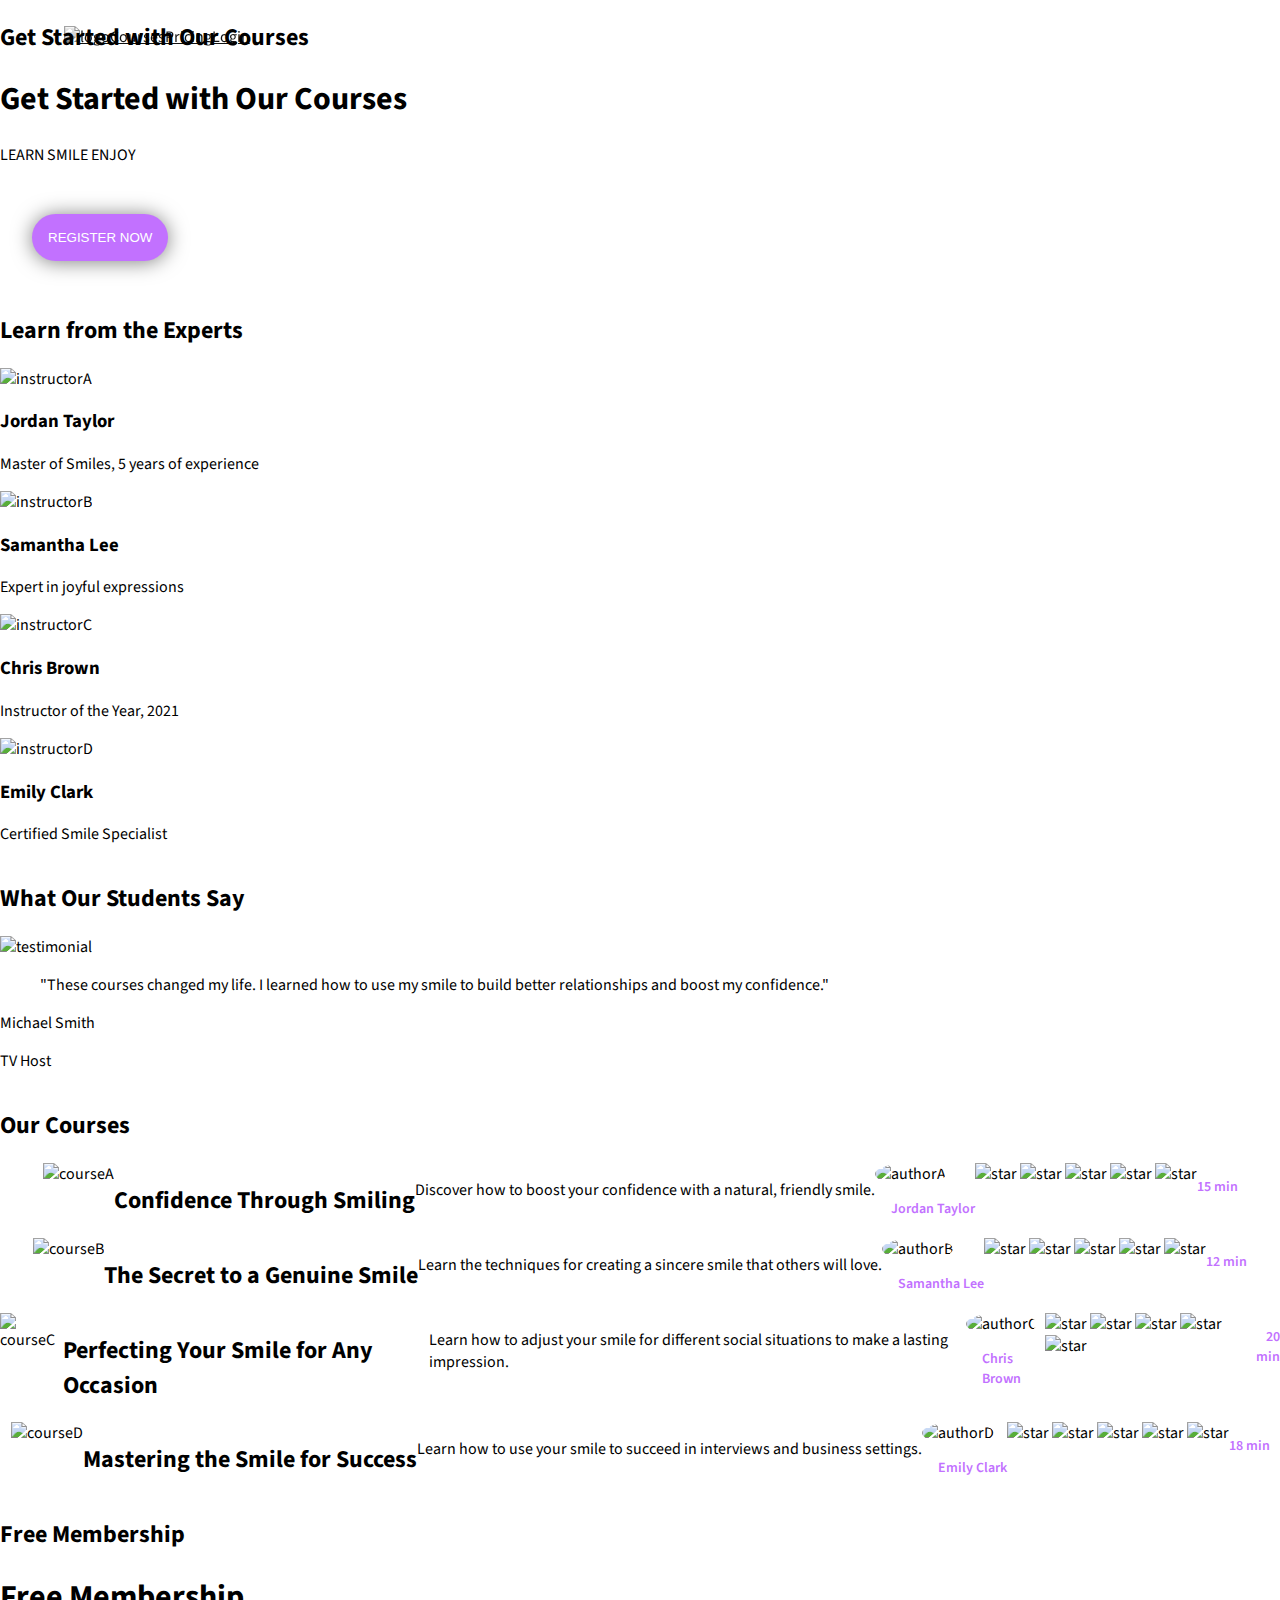
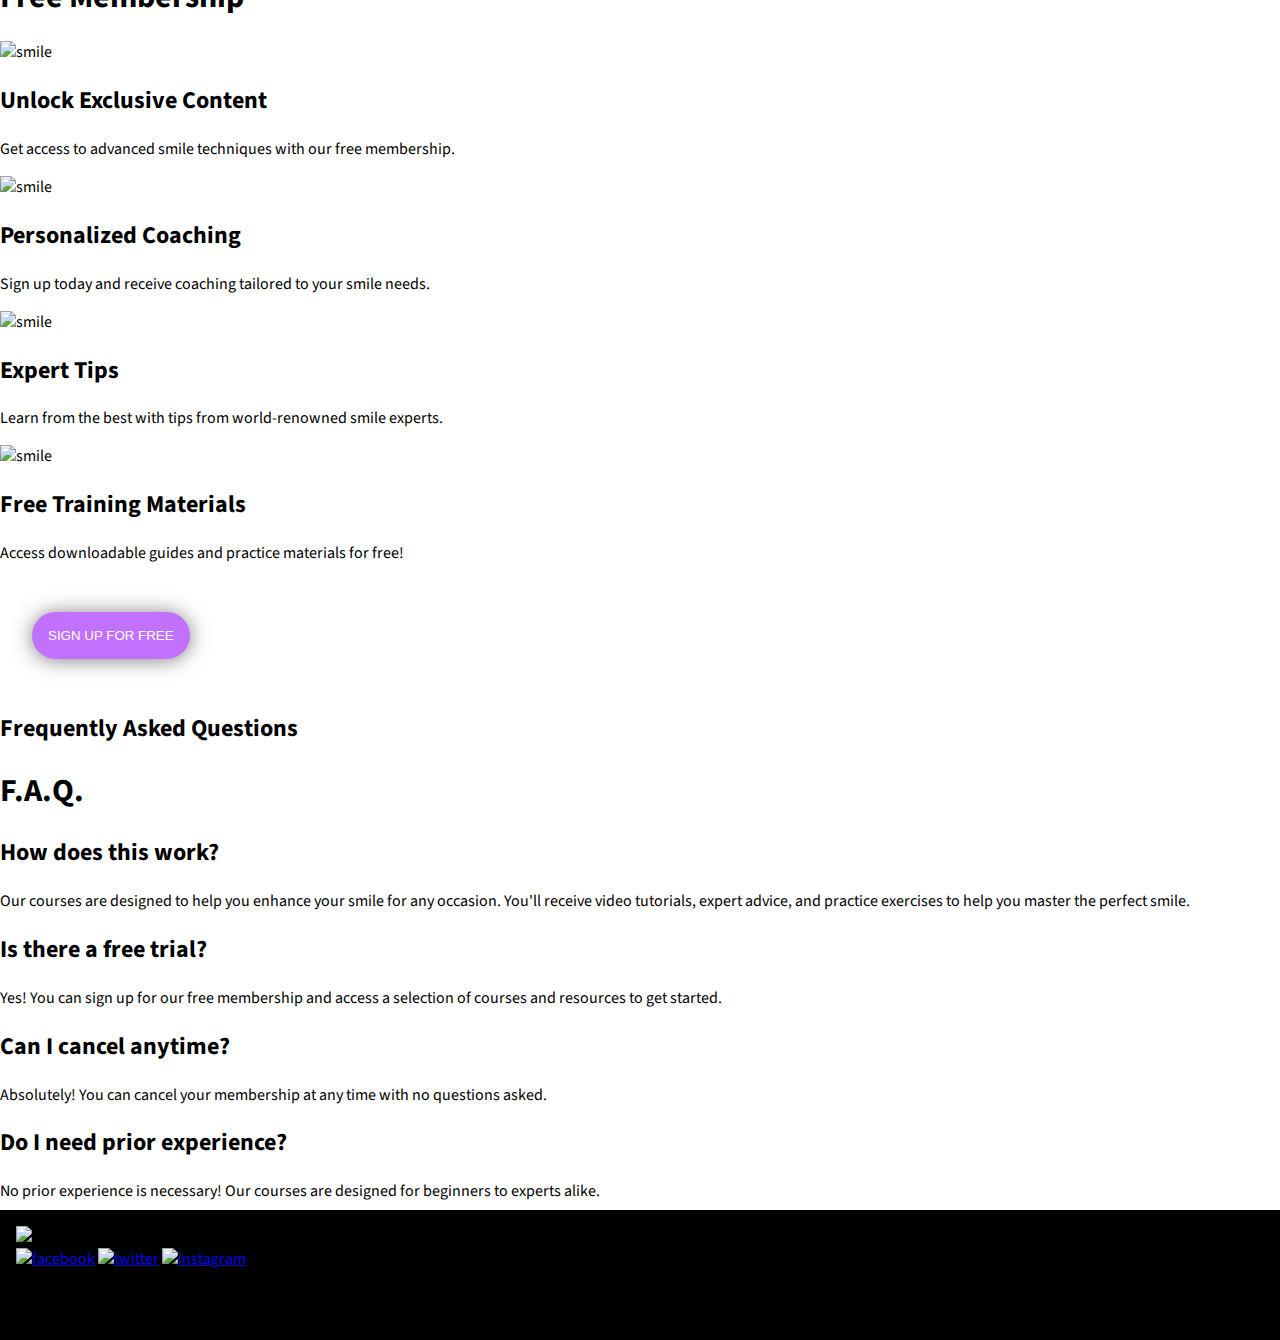
==== css_advanced/index.html @ 26b86429 "added to th repository" ====
<!DOCTYPE html>
<html lang="en">

<head>
    <meta charset="UTF-8">
    <meta http-equiv="X-UA-Compatible" content="IE=edge">
    <meta name="viewport" content="width=device-width, initial-scale=1.0">
     <link href='https://fonts.googleapis.com/css?family=Source+Sans+Pro' rel='stylesheet' type='text/css'>
    <link rel="stylesheet" href="styles.css">
    <title>Document</title>
</head>

<body>
    <header>
        <div><a href="#"><img src="images/logoA.png" alt="logo"></a></div>
        <div>
            <a href="#">Courses</a><a href="#">Pricing</a><a href="#">Login</a>
        </div>
    </header>

    <main>
        <section>
            <h2>Get Started with Our Courses</h2>
            <div>
                <h1>Get Started with Our Courses</h1>
                <p>
                    <span>LEARN</span>
                    <span>SMILE</span>
                    <span>ENJOY</span>
                </p>
                <button class="register-btn">REGISTER NOW</button>
            </div>
            <div>
                <h2><span>Learn</span> from the Experts</h2>
                <div>
                    <div>
                        <img src="images/instructorA.png" alt="instructorA">
                        <h3>Jordan Taylor</h3>
                        <p>Master of Smiles, 5 years of experience</p>
                    </div>
                    <div>
                        <img src="images/instructorB.png" alt="instructorB">
                        <h3>Samantha Lee</h3>
                        <p>Expert in joyful expressions</p>
                    </div>
                    <div>
                        <img src="images/instructorC.png" alt="instructorC">
                        <h3>Chris Brown</h3>
                        <p>Instructor of the Year, 2021</p>
                    </div>
                    <div>
                        <img src="images/instructorD.png" alt="instructorD">
                        <h3>Emily Clark</h3>
                        <p>Certified Smile Specialist</p>
                    </div>
                </div>
            </div>
        </section>

        <section>
            <h2>What Our Students Say</h2>
            <div>
                <img src="images/testimonial.png" alt="testimonial">
                <div>
                    <blockquote>
                        "These courses changed my life. I learned how to use my smile to build better relationships and
                        boost my confidence."
                    </blockquote>
                    <p>Michael Smith</p>
                    <p>TV Host</p>
                </div>
            </div>
        </section>

        <section>
            <h2>Our Courses</h2>
            <div>
                <div class="videos-list">
                    <img src="images/courseA.png" alt="courseA">
                    <h2 class="video-title">Confidence Through Smiling</h2>
                    <p class="video-desc">
                        Discover how to boost your confidence with a natural, friendly smile.
                    </p>
                    <div class="author">
                        <img class="author-img" src="images/authorA.png" alt="authorA">
                        <h3 class="author-name">Jordan Taylor</h3>
                    </div>
                    <div class="rating">
                        <img src="icons/star-full.svg" alt="star">
                        <img src="icons/star-full.svg" alt="star">
                        <img src="icons/star-full.svg" alt="star">
                        <img src="icons/star-half.svg" alt="star">
                        <img src="icons/star-empty.svg" alt="star">
                    </div>
                    <p class="duration">15 min</p>
                </div>
                <div class="videos-list">
                    <img src="images/courseB.png" alt="courseB">
                    <h2 class="video-title">The Secret to a Genuine Smile</h2>
                    <p class="video-desc">
                        Learn the techniques for creating a sincere smile that others will love.
                    </p>
                    <div class="author">
                        <img class="author-img" src="images/authorB.png" alt="authorB">
                        <h3 class="author-name">Samantha Lee</h3>
                    </div>
                    <div class="rating">
                        <img src="icons/star-full.svg" alt="star">
                        <img src="icons/star-full.svg" alt="star">
                        <img src="icons/star-full.svg" alt="star">
                        <img src="icons/star-full.svg" alt="star">
                        <img src="icons/star-full.svg" alt="star">
                    </div>
                    <p class="duration">12 min</p>
                </div>
                <div class="videos-list">
                    <img src="images/courseC.png" alt="courseC">
                    <h2 class="video-title">Perfecting Your Smile for Any Occasion</h2>
                    <p class="video-desc">
                        Learn how to adjust your smile for different social situations to make a lasting impression.
                    </p>
                    <div class="author">
                        <img class="author-img" src="images/authorC.png" alt="authorC">
                        <h3 class="author-name">Chris Brown</h3>
                    </div>
                    <div class="rating">
                        <img src="icons/star-full.svg" alt="star">
                        <img src="icons/star-full.svg" alt="star">
                        <img src="icons/star-full.svg" alt="star">
                        <img src="icons/star-empty.svg" alt="star">
                        <img src="icons/star-empty.svg" alt="star">
                    </div>
                    <p class="duration">20 min</p>
                </div>
                <div class="videos-list">
                    <img src="images/courseD.png" alt="courseD">
                    <h2 class="video-title">Mastering the Smile for Success</h2>
                    <p class="video-desc">
                        Learn how to use your smile to succeed in interviews and business settings.
                    </p>
                    <div class="author">
                        <img class="author-img" src="images/authorD.png" alt="authorD">
                        <h3 class="author-name">Emily Clark</h3>
                    </div>
                    <div class="rating">
                        <img src="icons/star-full.svg" alt="star">
                        <img src="icons/star-full.svg" alt="star">
                        <img src="icons/star-half.svg" alt="star">
                        <img src="icons/star-empty.svg" alt="star">
                        <img src="icons/star-empty.svg" alt="star">
                    </div>
                    <p class="duration">18 min</p>
                </div>
            </div>
        </section>

        <section>
            <h2>Free Membership</h2>
            <h1><span>Free</span> Membership</h1>
            <div>
                <div>
                    <img src="icons/smile.svg" alt="smile">
                    <h2>Unlock Exclusive Content</h2>
                    <p>Get access to advanced smile techniques with our free membership.</p>
                </div>
                <div>
                    <img src="icons/smile.svg" alt="smile">
                    <h2>Personalized Coaching</h2>
                    <p>Sign up today and receive coaching tailored to your smile needs.</p>
                </div>
                <div>
                    <img src="icons/smile.svg" alt="smile">
                    <h2>Expert Tips</h2>
                    <p>Learn from the best with tips from world-renowned smile experts.</p>
                </div>
                <div>
                    <img src="icons/smile.svg" alt="smile">
                    <h2>Free Training Materials</h2>
                    <p>Access downloadable guides and practice materials for free!</p>
                </div>
            </div>
            <button class="register-btn">SIGN UP FOR FREE</button>
        </section>

        <section>
            <h2>Frequently Asked Questions</h2>
            <h1>F.A.Q.</h1>
            <div>
                <div>
                    <h2>How does this work?</h2>
                    <p>
                        Our courses are designed to help you enhance your smile for any occasion. You'll receive video
                        tutorials, expert advice, and practice exercises to help you master the perfect smile.
                    </p>
                </div>
                <div>
                    <h2>Is there a free trial?</h2>
                    <p>
                        Yes! You can sign up for our free membership and access a selection of courses and resources to
                        get started.
                    </p>
                </div>
                <div>
                    <h2>Can I cancel anytime?</h2>
                    <p>
                        Absolutely! You can cancel your membership at any time with no questions asked.
                    </p>
                </div>
                <div>
                    <h2>Do I need prior experience?</h2>
                    <p>
                        No prior experience is necessary! Our courses are designed for beginners to experts alike.
                    </p>
                </div>
            </div>
        </section>
    </main>

    <footer>
        <div>
            <div>
                <img src="images/logoA.png" alt="logo">
                <div>
                    <a href="#"><img src="icons/facebook.svg" alt="facebook"></a>
                    <a href="#"><img src="icons/twitter.svg" alt="twitter"></a>
                    <a href="#"><img src="icons/instagram.svg" alt="instagram"></a>
                </div>
            </div>
            <p>©SmileSchool 2025</p>
        </div>
    </footer>
</body>

</html>
---- css_advanced/styles.css ----
body {
  font-family: "Source Sans Pro";
  font-style: normal;
}

header {
  display: flex;
  flex-direction: row;
  background-image: url("./imgs/banner.png");
  padding: 2% 5%;
  filter: grayscale(100%);
  position: absolute;
  left: -0.025%;
  right: -0.025%;
  top: 0;
  bottom: -26.48%;
}

header .logo {
  flex: 2;
  z-index: 1;
}

header .nav-urls {
  flex: 4;
  font-weight: 700;
  font-size: 12px;
  line-height: 15px;
  text-transform: uppercase;
  display: flex;
  justify-content: space-evenly;
}

header .nav-urls a {
  margin: 0 1%;
  text-decoration: none;
  color: white;
}

.header-section {
  left: 20%;
  right: 20%;
  display: flex;
  flex-direction: column;
  margin-bottom: -2.6rem;
  background: rgba(0, 0, 0, 1);
  background: radial-gradient(circle, transparent, #071629);
  color: white;
}

.schooled {
  display: flex;
  flex-direction: column;
  padding-top: 5rem;
}

.schooled-title {
  font-weight: 700;
  font-size: 120px;
  line-height: 151px;
  text-align: center;
  color: #ffffff;
}

.schooled-text {
  margin-top: -7%;
  text-align: center;
  font-weight: 700;
  font-size: 16px;
  line-height: 20px;
  color: #ffffff;
  margin-left: 38%;
  margin-right: 38%;
}

.register-btn {
  background: #c271ff;
  border-radius: 25px;
  border: none;
  padding: 1rem;
  color: white;
  font-weight: 500;
  box-shadow: 0px 1px 20px rgba(0, 0, 0, 0.5);
  position: relative;
  align-self: center;
  margin: 2rem;
}

.secondary-color {
  color: #c271ff;
}

.pros {
  padding: 2%;
  display: flex;
  flex-direction: column;
}

.pros-title {
  align-self: center;
  padding: 2rem;
  font-weight: 300;
}

.pros-title .secondary-color {
  font-weight: 700;
}

.pros-block {
  display: flex;
  flex-direction: row;
  justify-content: center;
}

.pros-card {
  width: 19%;
  margin-bottom: 7rem;
  display: flex;
  flex-direction: column;
  justify-content: center;
  align-items: center;
}

.pros img {
  border-radius: 50%;
  max-width: 80%;
}

.pros-card h3 {
  font-weight: 900;
  font-size: 18px;
  text-align: center;
}

.pros-card p {
  font-style: italic;
  text-align: center;
  font-size: 16px;
}

main {
  position: relative;
  display: flex;
  flex-direction: column;
  margin: -8px;
}

.presenter-section {
  background-color: #c271ff;
  padding: 6%;
}

.presenter-block {
  display: flex;
  flex-direction: row;
  justify-content: center;
  align-items: center;
  color: white;
  padding: 0 9%;
}

.presenter-block img {
  width: 160px;
  height: 160px;
  margin-right: 3rem;
}

.presenter-block blockquote {
  font-weight: 400;
  font-size: 22px;
  line-height: 34px;
}

.presenter-block .person-name {
  font-weight: 700;
  font-size: 22px;
  line-height: 34px;
}

.presenter-block .weather {
  font-style: italic;
  font-weight: 400;
  font-size: 22px;
  line-height: 34px;
}

.videos-section {
  display: flex;
  flex-direction: column;
  padding: 3rem 0;
}

.videos-section h1,
.membership-section h1,
.faq-section h1 {
  text-align: center;
}

.videos-section h1 {
  font-weight: 300;
  font-size: 32px;
  line-height: 40px;
  padding-top: 1rem;
  padding-bottom: 2rem;
}

.faq-section h1 {
  font-weight: 300;
  font-size: 60px;
  line-height: 75px;
}

.videos-list {
  display: flex;
  flex-direction: row;
  justify-content: center;
}

.video-card {
  padding: 1rem;
  display: flex;
  flex-direction: column;
  max-width: 15%;
}

.video-card h2 {
  font-weight: 700;
  font-size: 16px;
  line-height: 20px;
}

.video-card .video-desc {
  font-weight: 400;
  font-size: 14px;
  color: rgba(7, 22, 41, 0.5);
}

.video-card .play {
  position: relative;
  top: -23%;
  left: 33%;
}

.video-card .author {
  display: flex;
  align-items: center;
}

.author img {
  border-radius: 50%;
  width: 40px;
  height: 40px;
}

.author h3 {
  font-weight: 600;
  font-size: 14px;
  color: #c271ff;
  margin-left: 1rem;
}

.rating-duration {
  display: flex;
  justify-content: space-between;
  align-items: center;
}

.duration {
  font-weight: 600;
  font-size: 14px;
  text-align: right;
  color: #c271ff;
}

.membership-section {
  color: white;
  background: #071629;
  padding: 2rem;
}

.membership-section .secondary-color,
.videos-section .secondary-color {
  font-weight: 700;
  font-size: 32px;
  line-height: 40px;
  text-align: center;
}

.membership-section h1 {
  font-weight: 300;
  font-size: 32px;
  line-height: 40px;
  text-align: center;
  padding-bottom: 2rem;
}

.membership-section button {
  left: 42%;
}

.memberships {
  display: flex;
  justify-content: space-evenly;
  padding: 0 5rem;
}

.membership-card {
  display: flex;
  flex-direction: column;
  max-width: 12%;
  align-items: center;
  text-align: center;
}

.membership-card h2 {
  margin-bottom: 0.1rem;
}

.faq-list {
  display: flex;
  padding: 0 10%;
}

.faq-item {
  display: flex;
  flex: 50%;
  flex-direction: column;
  width: 50%;
  padding: 5%;
}

footer {
  background: black;
  padding: 1rem;
  margin: -8px;
}

.ft-container {
  display: flex;
  flex-direction: column;
}

.nav-ft {
  display: flex;
  justify-content: space-between;
  padding: 4rem 8rem;
}

.nav-ft div a {
  margin-left: 0.4rem;
  margin-right: 0.5rem;
}

.ft-container p {
  color: white;
  opacity: 0.35;
  text-align: center;
  font-weight: 400;
  font-size: 12px;
  line-height: 15px;
}
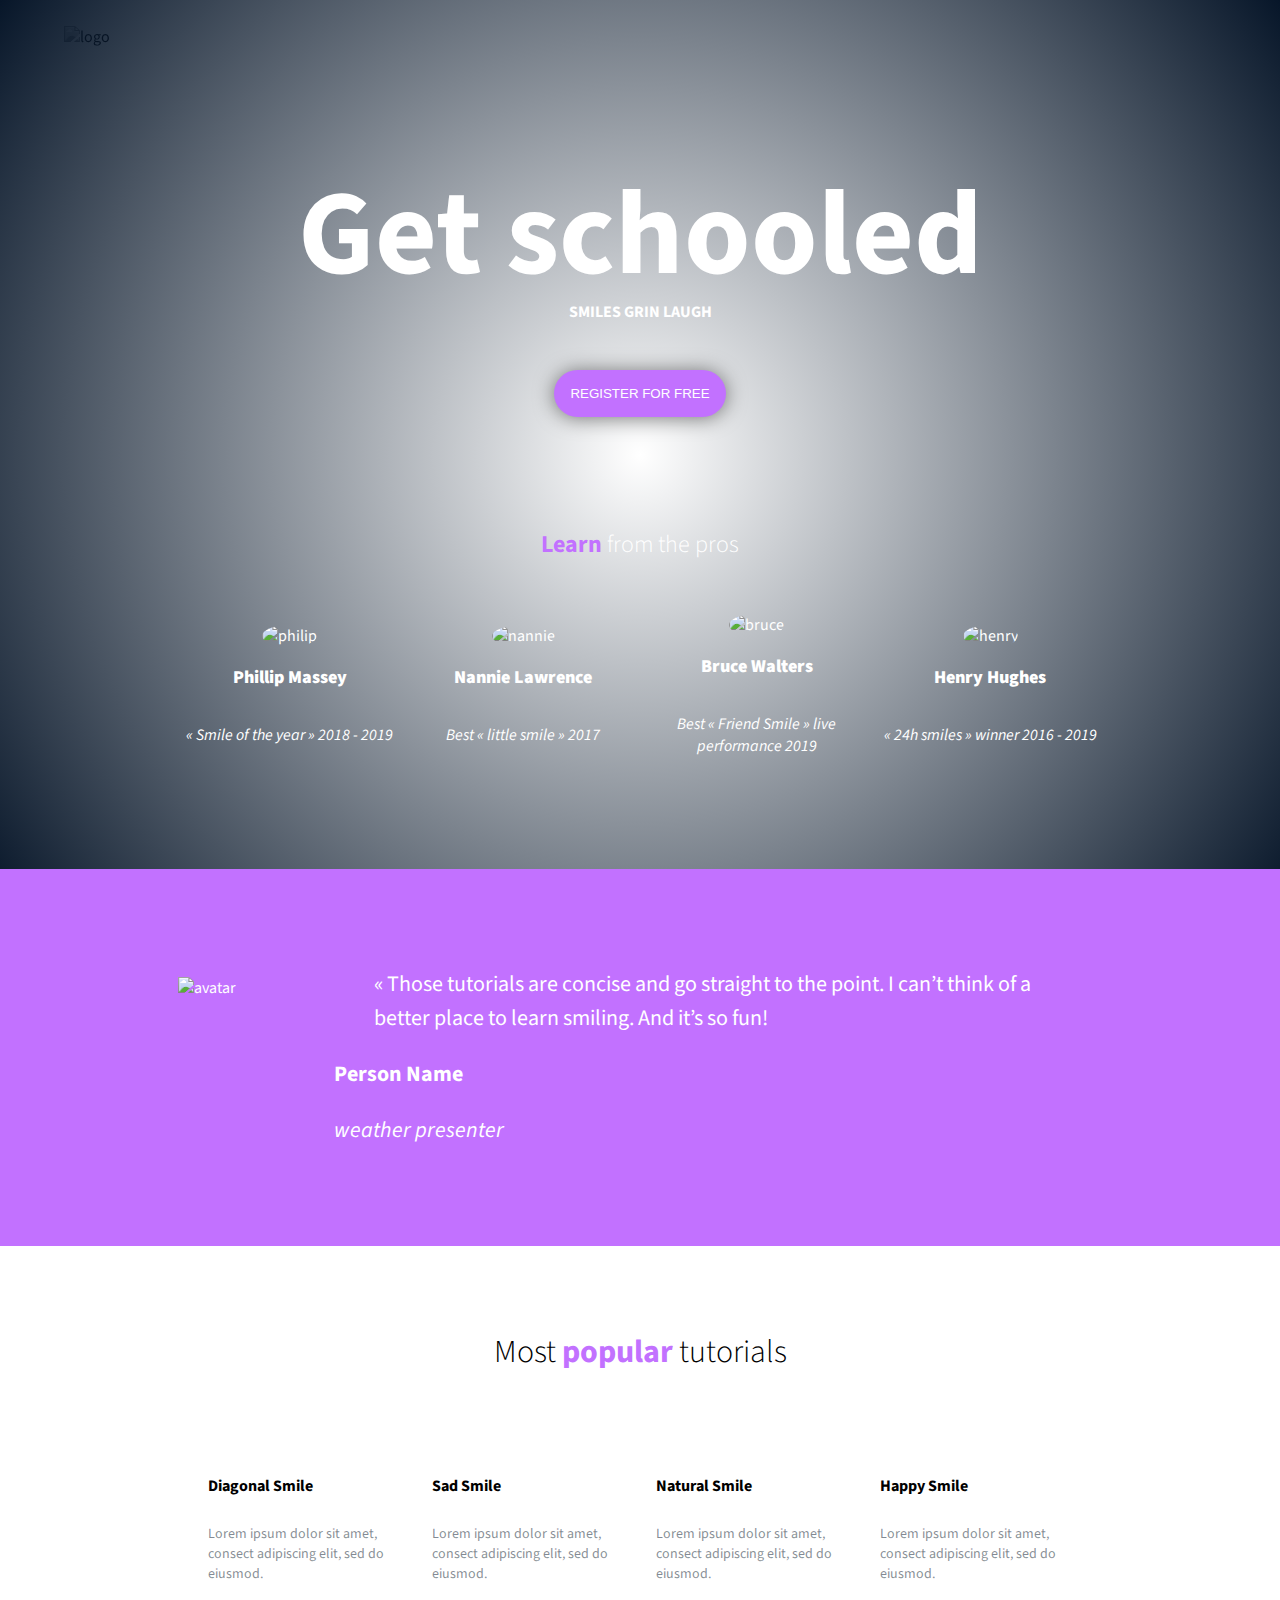
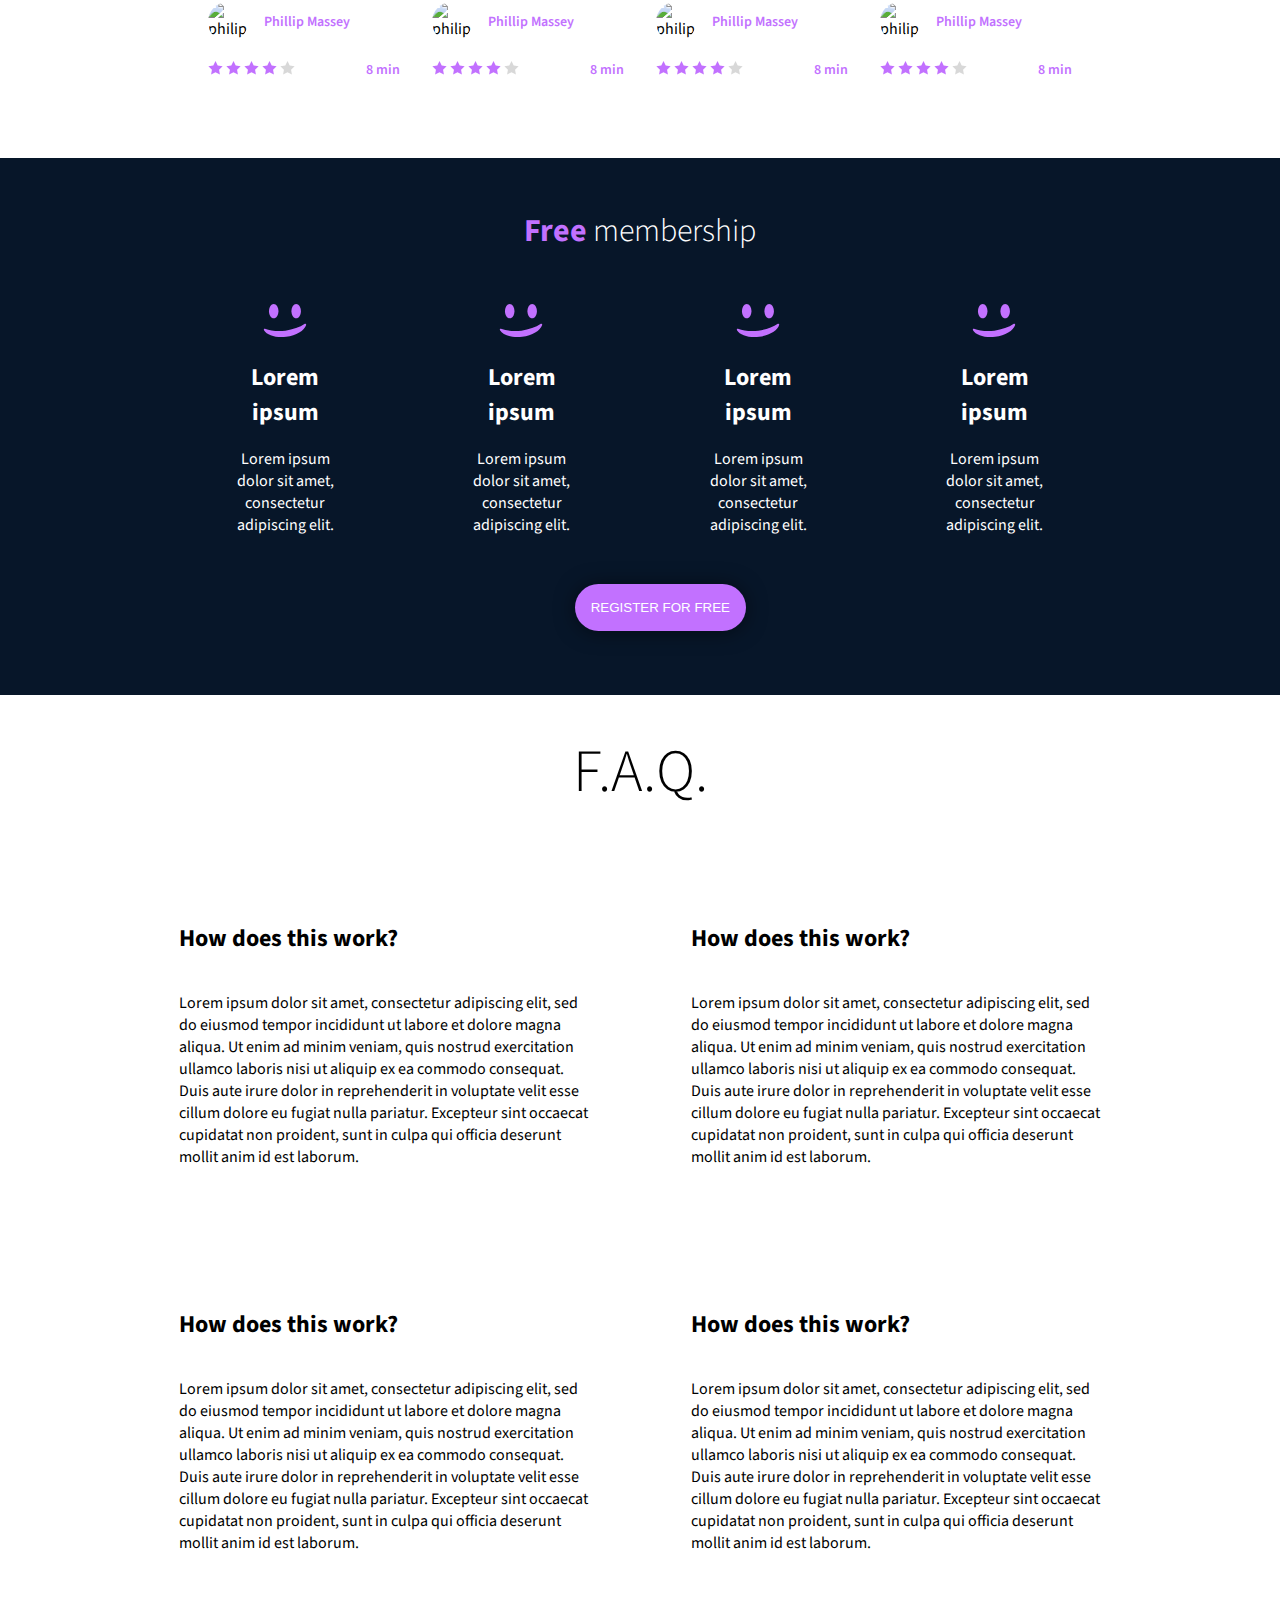
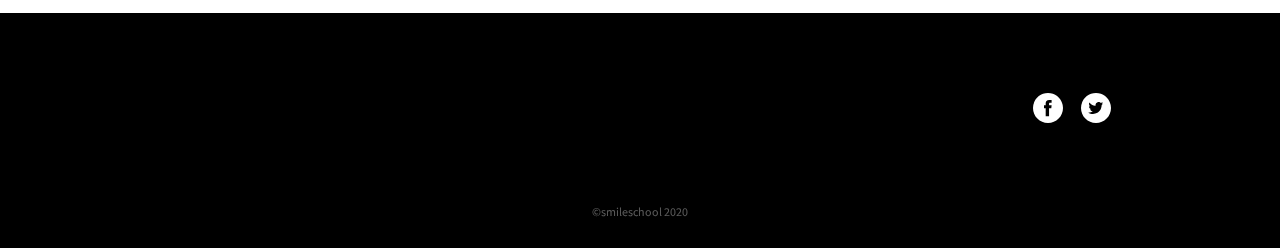
==== commit 4cc7b9b2: "Update index.html" ====
--- a/css_advanced/index.html
+++ b/css_advanced/index.html
@@ -5,231 +5,266 @@
     <meta charset="UTF-8">
     <meta http-equiv="X-UA-Compatible" content="IE=edge">
     <meta name="viewport" content="width=device-width, initial-scale=1.0">
-     <link href='https://fonts.googleapis.com/css?family=Source+Sans+Pro' rel='stylesheet' type='text/css'>
+    <link href='https://fonts.googleapis.com/css?family=Source+Sans+Pro' rel='stylesheet' type='text/css'>
     <link rel="stylesheet" href="styles.css">
     <title>Document</title>
 </head>
 
 <body>
     <header>
-        <div><a href="#"><img src="images/logoA.png" alt="logo"></a></div>
-        <div>
-            <a href="#">Courses</a><a href="#">Pricing</a><a href="#">Login</a>
+        <div class="logo"><a><img src="image/logo.png" alt="logo" /></a></div>
+        <div class="nav-urls">
+            <a href="">courses</a><a href="">pricing</a><a href="">login</a>
         </div>
     </header>
-
     <main>
-        <section>
-            <h2>Get Started with Our Courses</h2>
-            <div>
-                <h1>Get Started with Our Courses</h1>
-                <p>
-                    <span>LEARN</span>
-                    <span>SMILE</span>
-                    <span>ENJOY</span>
+        <section class="header-section">
+            <div class="schooled">
+                <h1 class="schooled-title">
+                    Get schooled
+                </h1>
+                <p class="schooled-text">
+                    <span>SMILES</span>
+                    <span>GRIN</span>
+                    <span>LAUGH</span>
                 </p>
-                <button class="register-btn">REGISTER NOW</button>
-            </div>
-            <div>
-                <h2><span>Learn</span> from the Experts</h2>
-                <div>
-                    <div>
-                        <img src="images/instructorA.png" alt="instructorA">
-                        <h3>Jordan Taylor</h3>
-                        <p>Master of Smiles, 5 years of experience</p>
-                    </div>
-                    <div>
-                        <img src="images/instructorB.png" alt="instructorB">
-                        <h3>Samantha Lee</h3>
-                        <p>Expert in joyful expressions</p>
-                    </div>
-                    <div>
-                        <img src="images/instructorC.png" alt="instructorC">
-                        <h3>Chris Brown</h3>
-                        <p>Instructor of the Year, 2021</p>
-                    </div>
-                    <div>
-                        <img src="images/instructorD.png" alt="instructorD">
-                        <h3>Emily Clark</h3>
-                        <p>Certified Smile Specialist</p>
-                    </div>
-                </div>
-            </div>
-        </section>
-
-        <section>
-            <h2>What Our Students Say</h2>
-            <div>
-                <img src="images/testimonial.png" alt="testimonial">
+                <button class="register-btn">REGISTER FOR FREE</button>
+            </div>
+            <div class="pros">
+                <h2 class="pros-title"><span class="secondary-color">Learn</span> from the pros</h2>
+                <div class="pros-block">
+                    <div class="pros-card">
+                        <img src="image/philip.png" alt="philip">
+                        <h3>Phillip Massey</h3>
+                        <p>« Smile of the year » 2018 - 2019</p>
+                    </div>
+                    <div class="pros-card">
+                        <img src="image/nannie.png" alt="nannie">
+                        <h3>Nannie Lawrence</h3>
+                        <p>Best « little smile » 2017</p>
+                    </div>
+                    <div class="pros-card">
+                        <img src="image/bruce.png" alt="bruce">
+                        <h3>Bruce Walters</h3>
+                        <p>Best « Friend Smile » live performance 2019</p>
+                    </div>
+                    <div class="pros-card">
+                        <img src="image/henry.png" alt="henry">
+                        <h3>Henry Hughes</h3>
+                        <p>« 24h smiles » winner 2016 - 2019</p>
+                    </div>
+                </div>
+            </div>
+        </section>
+        <section class="presenter-section">
+            <div class="presenter-block">
+                <img src="image/avatar.png" alt="avatar">
                 <div>
                     <blockquote>
-                        "These courses changed my life. I learned how to use my smile to build better relationships and
-                        boost my confidence."
+                        « Those tutorials are concise and go straight to the point. I can’t think of a better
+                        place to learn smiling. And it’s so fun!
                     </blockquote>
-                    <p>Michael Smith</p>
-                    <p>TV Host</p>
-                </div>
-            </div>
-        </section>
-
-        <section>
-            <h2>Our Courses</h2>
-            <div>
-                <div class="videos-list">
-                    <img src="images/courseA.png" alt="courseA">
-                    <h2 class="video-title">Confidence Through Smiling</h2>
-                    <p class="video-desc">
-                        Discover how to boost your confidence with a natural, friendly smile.
-                    </p>
-                    <div class="author">
-                        <img class="author-img" src="images/authorA.png" alt="authorA">
-                        <h3 class="author-name">Jordan Taylor</h3>
-                    </div>
-                    <div class="rating">
-                        <img src="icons/star-full.svg" alt="star">
-                        <img src="icons/star-full.svg" alt="star">
-                        <img src="icons/star-full.svg" alt="star">
-                        <img src="icons/star-half.svg" alt="star">
-                        <img src="icons/star-empty.svg" alt="star">
-                    </div>
-                    <p class="duration">15 min</p>
-                </div>
-                <div class="videos-list">
-                    <img src="images/courseB.png" alt="courseB">
-                    <h2 class="video-title">The Secret to a Genuine Smile</h2>
-                    <p class="video-desc">
-                        Learn the techniques for creating a sincere smile that others will love.
-                    </p>
-                    <div class="author">
-                        <img class="author-img" src="images/authorB.png" alt="authorB">
-                        <h3 class="author-name">Samantha Lee</h3>
-                    </div>
-                    <div class="rating">
-                        <img src="icons/star-full.svg" alt="star">
-                        <img src="icons/star-full.svg" alt="star">
-                        <img src="icons/star-full.svg" alt="star">
-                        <img src="icons/star-full.svg" alt="star">
-                        <img src="icons/star-full.svg" alt="star">
-                    </div>
-                    <p class="duration">12 min</p>
-                </div>
-                <div class="videos-list">
-                    <img src="images/courseC.png" alt="courseC">
-                    <h2 class="video-title">Perfecting Your Smile for Any Occasion</h2>
-                    <p class="video-desc">
-                        Learn how to adjust your smile for different social situations to make a lasting impression.
-                    </p>
-                    <div class="author">
-                        <img class="author-img" src="images/authorC.png" alt="authorC">
-                        <h3 class="author-name">Chris Brown</h3>
-                    </div>
-                    <div class="rating">
-                        <img src="icons/star-full.svg" alt="star">
-                        <img src="icons/star-full.svg" alt="star">
-                        <img src="icons/star-full.svg" alt="star">
-                        <img src="icons/star-empty.svg" alt="star">
-                        <img src="icons/star-empty.svg" alt="star">
-                    </div>
-                    <p class="duration">20 min</p>
-                </div>
-                <div class="videos-list">
-                    <img src="images/courseD.png" alt="courseD">
-                    <h2 class="video-title">Mastering the Smile for Success</h2>
-                    <p class="video-desc">
-                        Learn how to use your smile to succeed in interviews and business settings.
-                    </p>
-                    <div class="author">
-                        <img class="author-img" src="images/authorD.png" alt="authorD">
-                        <h3 class="author-name">Emily Clark</h3>
-                    </div>
-                    <div class="rating">
-                        <img src="icons/star-full.svg" alt="star">
-                        <img src="icons/star-full.svg" alt="star">
-                        <img src="icons/star-half.svg" alt="star">
-                        <img src="icons/star-empty.svg" alt="star">
-                        <img src="icons/star-empty.svg" alt="star">
-                    </div>
-                    <p class="duration">18 min</p>
-                </div>
-            </div>
-        </section>
-
-        <section>
-            <h2>Free Membership</h2>
-            <h1><span>Free</span> Membership</h1>
-            <div>
+                    <p class="person-name">Person Name</p>
+                    <p class="weather">weather presenter</p>
+                </div>
+            </div>
+        </section>
+        <section class="videos-section">
+            <h1>Most <span class="secondary-color">popular</span> tutorials</h1>
+            <div class="videos-list">
+                <div class="video-card">
+                    <img src="image/preview_diag.png" alt="">
+                    <a class="play" href="#"><img src="image/play.png" alt=""></a>
+                    <h2 class="video-title">
+                        Diagonal Smile
+                    </h2>
+                    <p class="video-desc">
+                        Lorem ipsum dolor sit amet, consect adipiscing elit, sed do eiusmod.
+                    </p>
+                    <div class="author">
+                        <img class="author-img" src="image/philip_sm.png" alt="philip_sm">
+                        <h3 class="author-name">Phillip Massey</h3>
+                    </div>
+                    <div class="rating-duration">
+                        <div class="rating">
+                            <img src="svgs/Star_1.svg" alt="Star_1">
+                            <img src="svgs/Star_1.svg" alt="Star_1">
+                            <img src="svgs/Star_1.svg" alt="Star_1">
+                            <img src="svgs/Star_1.svg" alt="Star_1">
+                            <img src="svgs/Star_5.svg" alt="Star_5">
+                        </div>
+                        <p class="duration">8 min</p>
+                    </div>
+                </div>
+                <div class="video-card">
+                    <img src="image/preview_sad.png" alt="">
+                    <a class="play" href="#"><img src="image/play.png" alt=""></a>
+                    <h2 class="video-title">
+                        Sad Smile
+                    </h2>
+                    <p class="video-desc">
+                        Lorem ipsum dolor sit amet, consect adipiscing elit, sed do eiusmod.
+                    </p>
+                    <div class="author">
+                        <img class="author-img" src="image/philip_sm.png" alt="philip_sm">
+                        <h3 class="author-name">Phillip Massey</h3>
+                    </div>
+                    <div class="rating-duration">
+                        <div class="rating">
+                            <img src="svgs/Star_1.svg" alt="Star_1">
+                            <img src="svgs/Star_1.svg" alt="Star_1">
+                            <img src="svgs/Star_1.svg" alt="Star_1">
+                            <img src="svgs/Star_1.svg" alt="Star_1">
+                            <img src="svgs/Star_5.svg" alt="Star_5">
+                        </div>
+                        <p class="duration">8 min</p>
+                    </div>
+                </div>
+                <div class="video-card">
+                    <img src="image/preview_nat.png" alt="">
+                    <a class="play" href="#"><img src="image/play.png" alt=""></a>
+                    <h2 class="video-title">
+                        Natural Smile
+                    </h2>
+                    <p class="video-desc">
+                        Lorem ipsum dolor sit amet, consect adipiscing elit, sed do eiusmod.
+                    </p>
+                    <div class="author">
+                        <img class="author-img" src="image/philip_sm.png" alt="philip_sm">
+                        <h3 class="author-name">Phillip Massey</h3>
+                    </div>
+                    <div class="rating-duration">
+                        <div class="rating">
+                            <img src="svgs/Star_1.svg" alt="Star_1">
+                            <img src="svgs/Star_1.svg" alt="Star_1">
+                            <img src="svgs/Star_1.svg" alt="Star_1">
+                            <img src="svgs/Star_1.svg" alt="Star_1">
+                            <img src="svgs/Star_5.svg" alt="Star_5">
+                        </div>
+                        <p class="duration">8 min</p>
+                    </div>
+                </div>
+                <div class="video-card">
+                    <img src="image/preview_hap.png" alt="">
+                    <a class="play" href="#"><img src="image/play.png" alt=""></a>
+                    <h2 class="video-title">
+                        Happy Smile
+                    </h2>
+                    <p class="video-desc">
+                        Lorem ipsum dolor sit amet, consect adipiscing elit, sed do eiusmod.
+                    </p>
+                    <div class="author">
+                        <img class="author-img" src="image/philip_sm.png" alt="philip_sm">
+                        <h3 class="author-name">Phillip Massey</h3>
+                    </div>
+                    <div class="rating-duration">
+                        <div class="rating">
+                            <img src="svgs/Star_1.svg" alt="Star_1">
+                            <img src="svgs/Star_1.svg" alt="Star_1">
+                            <img src="svgs/Star_1.svg" alt="Star_1">
+                            <img src="svgs/Star_1.svg" alt="Star_1">
+                            <img src="svgs/Star_5.svg" alt="Star_5">
+                        </div>
+                        <p class="duration">8 min</p>
+                    </div>
+                </div>
+            </div>
+        </section>
+        <section class="membership-section">
+            <h1><span class="secondary-color">Free</span> membership</h1>
+            <div class="memberships">
+                <div class="membership-card">
+                    <img src="svgs/smile.svg" alt="smile">
+                    <h2>Lorem ipsum</h2>
+                    <p>
+                        Lorem ipsum dolor sit amet, consectetur adipiscing elit.
+                    </p>
+                </div>
+                <div class="membership-card">
+                    <img src="svgs/smile.svg" alt="smile">
+                    <h2>Lorem ipsum</h2>
+                    <p>
+                        Lorem ipsum dolor sit amet, consectetur adipiscing elit.
+                    </p>
+                </div>
+                <div class="membership-card">
+                    <img src="svgs/smile.svg" alt="smile">
+                    <h2>Lorem ipsum</h2>
+                    <p>
+                        Lorem ipsum dolor sit amet, consectetur adipiscing elit.
+                    </p>
+                </div>
+                <div class="membership-card">
+                    <img src="svgs/smile.svg" alt="smile">
+                    <h2>Lorem ipsum</h2>
+                    <p>
+                        Lorem ipsum dolor sit amet, consectetur adipiscing elit.
+                    </p>
+                </div>
+            </div>
+            <button class="register-btn">REGISTER FOR FREE</button>
+        </section>
+        <section class="faq-section">
+            <h1>F.A.Q.</h1>
+            <div class="faq-list">
+                <div class="faq-item">
+                    <h2>How does this work?</h2>
+                    <p>
+                        Lorem ipsum dolor sit amet, consectetur adipiscing elit, sed do eiusmod tempor incididunt ut
+                        labore et dolore magna aliqua. Ut enim ad minim veniam, quis nostrud exercitation ullamco
+                        laboris nisi ut aliquip ex ea commodo consequat. Duis aute irure dolor in reprehenderit in
+                        voluptate velit esse cillum dolore eu fugiat nulla pariatur. Excepteur sint occaecat cupidatat
+                        non proident, sunt in culpa qui officia deserunt mollit anim id est laborum.
+                    </p>
+                </div>
+                <div class="faq-item">
+                    <h2>How does this work?</h2>
+                    <p>
+                        Lorem ipsum dolor sit amet, consectetur adipiscing elit, sed do eiusmod tempor incididunt ut
+                        labore et dolore magna aliqua. Ut enim ad minim veniam, quis nostrud exercitation ullamco
+                        laboris nisi ut aliquip ex ea commodo consequat. Duis aute irure dolor in reprehenderit in
+                        voluptate velit esse cillum dolore eu fugiat nulla pariatur. Excepteur sint occaecat cupidatat
+                        non proident, sunt in culpa qui officia deserunt mollit anim id est laborum.
+                    </p>
+                </div>
+            </div>
+            <div class="faq-list">
+                <div class="faq-item">
+                    <h2>How does this work?</h2>
+                    <p>
+                        Lorem ipsum dolor sit amet, consectetur adipiscing elit, sed do eiusmod tempor incididunt ut
+                        labore et dolore magna aliqua. Ut enim ad minim veniam, quis nostrud exercitation ullamco
+                        laboris nisi ut aliquip ex ea commodo consequat. Duis aute irure dolor in reprehenderit in
+                        voluptate velit esse cillum dolore eu fugiat nulla pariatur. Excepteur sint occaecat cupidatat
+                        non proident, sunt in culpa qui officia deserunt mollit anim id est laborum.
+                    </p>
+                </div>
+                <div class="faq-item">
+                    <h2>How does this work?</h2>
+                    <p>
+                        Lorem ipsum dolor sit amet, consectetur adipiscing elit, sed do eiusmod tempor incididunt ut
+                        labore et dolore magna aliqua. Ut enim ad minim veniam, quis nostrud exercitation ullamco
+                        laboris nisi ut aliquip ex ea commodo consequat. Duis aute irure dolor in reprehenderit in
+                        voluptate velit esse cillum dolore eu fugiat nulla pariatur. Excepteur sint occaecat cupidatat
+                        non proident, sunt in culpa qui officia deserunt mollit anim id est laborum.
+                    </p>
+                </div>
+            </div>
+        </section>
+    </main>
+    <footer>
+        <div class="ft-container">
+            <div class="nav-ft">
+                <img src="image/logo.png" alt="">
                 <div>
-                    <img src="icons/smile.svg" alt="smile">
-                    <h2>Unlock Exclusive Content</h2>
-                    <p>Get access to advanced smile techniques with our free membership.</p>
-                </div>
-                <div>
-                    <img src="icons/smile.svg" alt="smile">
-                    <h2>Personalized Coaching</h2>
-                    <p>Sign up today and receive coaching tailored to your smile needs.</p>
-                </div>
-                <div>
-                    <img src="icons/smile.svg" alt="smile">
-                    <h2>Expert Tips</h2>
-                    <p>Learn from the best with tips from world-renowned smile experts.</p>
-                </div>
-                <div>
-                    <img src="icons/smile.svg" alt="smile">
-                    <h2>Free Training Materials</h2>
-                    <p>Access downloadable guides and practice materials for free!</p>
-                </div>
-            </div>
-            <button class="register-btn">SIGN UP FOR FREE</button>
-        </section>
-
-        <section>
-            <h2>Frequently Asked Questions</h2>
-            <h1>F.A.Q.</h1>
-            <div>
-                <div>
-                    <h2>How does this work?</h2>
-                    <p>
-                        Our courses are designed to help you enhance your smile for any occasion. You'll receive video
-                        tutorials, expert advice, and practice exercises to help you master the perfect smile.
-                    </p>
-                </div>
-                <div>
-                    <h2>Is there a free trial?</h2>
-                    <p>
-                        Yes! You can sign up for our free membership and access a selection of courses and resources to
-                        get started.
-                    </p>
-                </div>
-                <div>
-                    <h2>Can I cancel anytime?</h2>
-                    <p>
-                        Absolutely! You can cancel your membership at any time with no questions asked.
-                    </p>
-                </div>
-                <div>
-                    <h2>Do I need prior experience?</h2>
-                    <p>
-                        No prior experience is necessary! Our courses are designed for beginners to experts alike.
-                    </p>
-                </div>
-            </div>
-        </section>
-    </main>
-
-    <footer>
-        <div>
-            <div>
-                <img src="images/logoA.png" alt="logo">
-                <div>
-                    <a href="#"><img src="icons/facebook.svg" alt="facebook"></a>
-                    <a href="#"><img src="icons/twitter.svg" alt="twitter"></a>
-                    <a href="#"><img src="icons/instagram.svg" alt="instagram"></a>
-                </div>
-            </div>
-            <p>©SmileSchool 2025</p>
+                    <a href=""><img src="svgs/facebook.svg" alt=""></a>
+                    <a href=""><img src="svgs/twitter.svg" alt=""></a>
+                    <a href=""><img src="svgs/Combined Shape.svg" alt=""></a>
+                </div>
+            </div>
+            <p>©smileschool 2020</p>
         </div>
     </footer>
 </body>
 
 </html>
-
